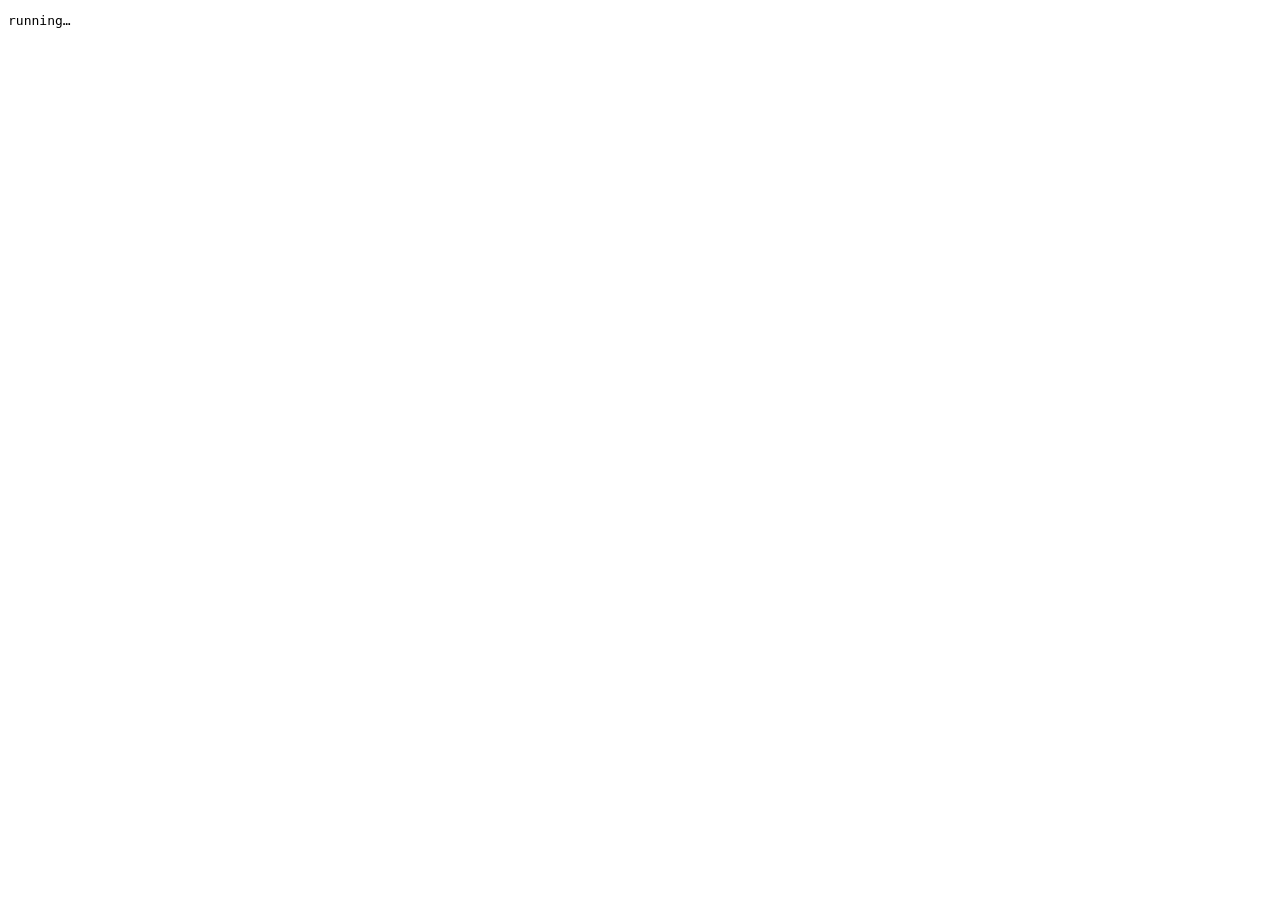
==== test/index.html @ 64526ae4 "Add light-theme recognition regression tests" ====
<!DOCTYPE html>
<html>
<head>
<meta charset="utf-8">
<title>recognition test</title>
</head>
<body>
<pre id="out">running…</pre>
<div id="previews"></div>
<script type="module">
import { recognizeBoard, drawRecognitionPreview } from '../js/recognition.js?v=10';

const CASES = [
  {
    name: 'puzzle',
    src: 'images/puzzle.png',
    expected: [
      '....r.k.',
      'p.qb.p.p',
      'P.....p.',
      '..Bp....',
      '...P....',
      '........',
      '...Q.PP.',
      '....R.K.'
    ]
  },
  {
    name: 'white-bottom',
    src: 'images/white-bottom.png',
    expected: [
      'RNBKQBNR',
      'PPP.PPPP',
      '........',
      '...P....',
      '........',
      '........',
      'pppppppp',
      'rnbkqbnr'
    ]
  },
  {
    name: 'black-bottom',
    src: 'images/black-bottom.png',
    expected: [
      'rnbqkbnr',
      'pppppppp',
      '........',
      '........',
      '........',
      '........',
      'PPPPPPPP',
      'RNBQKBNR'
    ]
  }
];

function loadImage(src) {
  return new Promise((resolve, reject) => {
    const img = new Image();
    img.onload = () => resolve(img);
    img.onerror = () => reject(new Error('load failed: ' + src));
    img.src = src;
  });
}

const TEMPLATE_VERSION = "v12";
const out = [];
function debugCells(img, board) {
  const s = 320;
  const canvas = document.createElement('canvas');
  canvas.width = s; canvas.height = s;
  const ctx = canvas.getContext('2d', { willReadFrequently: true });
  ctx.drawImage(img, board.x, board.y, board.size, board.size, 0, 0, s, s);
  const data = ctx.getImageData(0, 0, s, s);
  const lines = [];
  const cell = s / 8;
  for (let row = 0; row < 8; row++) {
    let line = '';
    for (let col = 0; col < 8; col++) {
      const corners = [];
      let sum = 0;
      for (let y = 0; y < cell; y++) {
        for (let x = 0; x < cell; x++) {
          const sx = col * cell + x, sy = row * cell + y;
          const i = (sy * s + sx) * 4;
          const luma = data.data[i] * 0.299 + data.data[i + 1] * 0.587 + data.data[i + 2] * 0.114;
          sum += luma;
          if ((x < 3 || x >= cell - 3) && (y < 3 || y >= cell - 3)) corners.push(luma);
        }
      }
      corners.sort((a, b) => a - b);
      const bg = corners[corners.length >> 1];
      let dev = 0;
      for (let y = 4; y < cell - 4; y++) {
        for (let x = 4; x < cell - 4; x++) {
          const sx = col * cell + x, sy = row * cell + y;
          const i = (sy * s + sx) * 4;
          const luma = data.data[i] * 0.299 + data.data[i + 1] * 0.587 + data.data[i + 2] * 0.114;
          dev += Math.abs(luma - bg);
        }
      }
      const n = (cell - 8) * (cell - 8);
      line += dev / n < 10 ? '.' : (bg > 128 ? (sum / (cell * cell) < bg - 40 ? 'x' : 'o') : (sum / (cell * cell) > bg + 40 ? 'X' : 'O'));
    }
    lines.push(line);
  }
  return lines.join('\n');
}
async function diagAlignment(img, board, row, col) {
  const s = 320, ts = 40;
  const canvas = document.createElement('canvas');
  canvas.width = s; canvas.height = s;
  const ctx = canvas.getContext('2d', { willReadFrequently: true });
  ctx.imageSmoothingQuality = 'high';
  ctx.drawImage(img, board.x, board.y, board.size, board.size, 0, 0, s, s);
  const data = ctx.getImageData(0, 0, s, s);
  const cell = new Float32Array(ts * ts);
  const corners = [];
  for (let y = 0; y < ts; y++) {
    for (let x = 0; x < ts; x++) {
      const sx = col * ts + x, sy = row * ts + y;
      const i = (sy * s + sx) * 4;
      const luma = data.data[i] * 0.299 + data.data[i + 1] * 0.587 + data.data[i + 2] * 0.114;
      cell[y * ts + x] = luma;
      if ((x < 3 || x >= ts - 3) && (y < 3 || y >= ts - 3)) corners.push(luma);
    }
  }
  corners.sort((a, b) => a - b);
  const bg = corners[corners.length >> 1];
  for (let i = 0; i < cell.length; i++) cell[i] -= bg;
  const tjson = await (await fetch('../assets/piece-templates.json?v=' + TEMPLATE_VERSION)).json();
  const offset = tjson.offset;
  const lines = [];
  for (const key of ['p', 'n', 'b', 'r', 'q', 'k']) {
    const bin = atob(tjson.templates[key]);
    const t = new Float32Array(ts * ts);
    let mean = 0;
    for (let i = 0; i < bin.length; i++) { t[i] = bin.charCodeAt(i) - offset; mean += t[i]; }
    mean /= t.length;
    let tp = 0;
    for (let i = 0; i < t.length; i++) { t[i] -= mean; tp += t[i] * t[i]; }
    let best = -1;
    for (let dy = -3; dy <= 3; dy++) {
      for (let dx = -3; dx <= 3; dx++) {
        let dot = 0, cp = 0, tq = 0;
        for (let y = 0; y < ts; y++) {
          for (let x = 0; x < ts; x++) {
            const tx = x + dx, ty = y + dy;
            if (tx < 0 || ty < 0 || tx >= ts || ty >= ts) continue;
            const cv = cell[y * ts + x], tv = t[ty * ts + tx];
            dot += cv * tv;
            cp += cv * cv;
            tq += tv * tv;
          }
        }
        const c = cp > 0 && tq > 0 ? Math.abs(dot) / Math.sqrt(cp * tq) : 0;
        if (c > best) best = c;
      }
    }
    lines.push(key + '=' + best.toFixed(3));
  }
  return lines.join(' ');
}
let allPass = true;
for (const testCase of CASES) {
  const img = await loadImage(testCase.src);
  const result = await recognizeBoard(img);
  window.__lastResults = window.__lastResults || {};
  window.__lastResults[testCase.name] = result;
  const expectedFlat = testCase.expected.join('');
  const actualFlat = result.squares.map(s => s || '.').join('');
  const errors = [];
  for (let i = 0; i < 64; i++) {
    if (actualFlat[i] !== expectedFlat[i]) {
      const label = expectedFlat[i] === '.' ? 'extra' : `expected ${expectedFlat[i]}, got ${actualFlat[i] || '(null)'}`;
      errors.push(
        `  ${testCase.name} ${'abcdefgh'[i % 8]}${8 - Math.floor(i / 8)}: ${label} conf=${result.cellResults[i].confidence.toFixed(2)} alt=${JSON.stringify((result.cellResults[i].alternatives || []).map(a => a.piece + ':' + a.confidence.toFixed(2)))}`
      );
    }
  }
  out.push(`== ${testCase.name}: board=(${result.board.x},${result.board.y},${result.board.size}) conf=${result.confidence.toFixed(2)} ${errors.length ? 'FAIL' : 'PASS'}`);
  for (let i = 0, shown = 0; i < 64 && shown < 4; i++) {
    if (actualFlat[i] !== expectedFlat[i]) {
      out.push(`   diag ${'abcdefgh'[i % 8]}${8 - Math.floor(i / 8)}: ` + await diagAlignment(img, result.board, Math.floor(i / 8), i % 8));
      shown++;
    }
  }
  out.push(...errors);
  out.push('   actual: ' + actualFlat.match(/.{8}/g).join(' '));
  out.push('   debug:\n' + debugCells(img, result.board));
  if (errors.length) allPass = false;

  const canvas = document.createElement('canvas');
  drawRecognitionPreview(img, result, canvas);
  canvas.style.maxWidth = '300px';
  document.getElementById('previews').appendChild(canvas);
}
out.push(allPass ? 'ALL PASS' : 'SOME FAIL');
document.getElementById('out').textContent = out.join('\n');
document.title = allPass ? 'ALL PASS' : 'SOME FAIL';
</script>
</body>
</html>
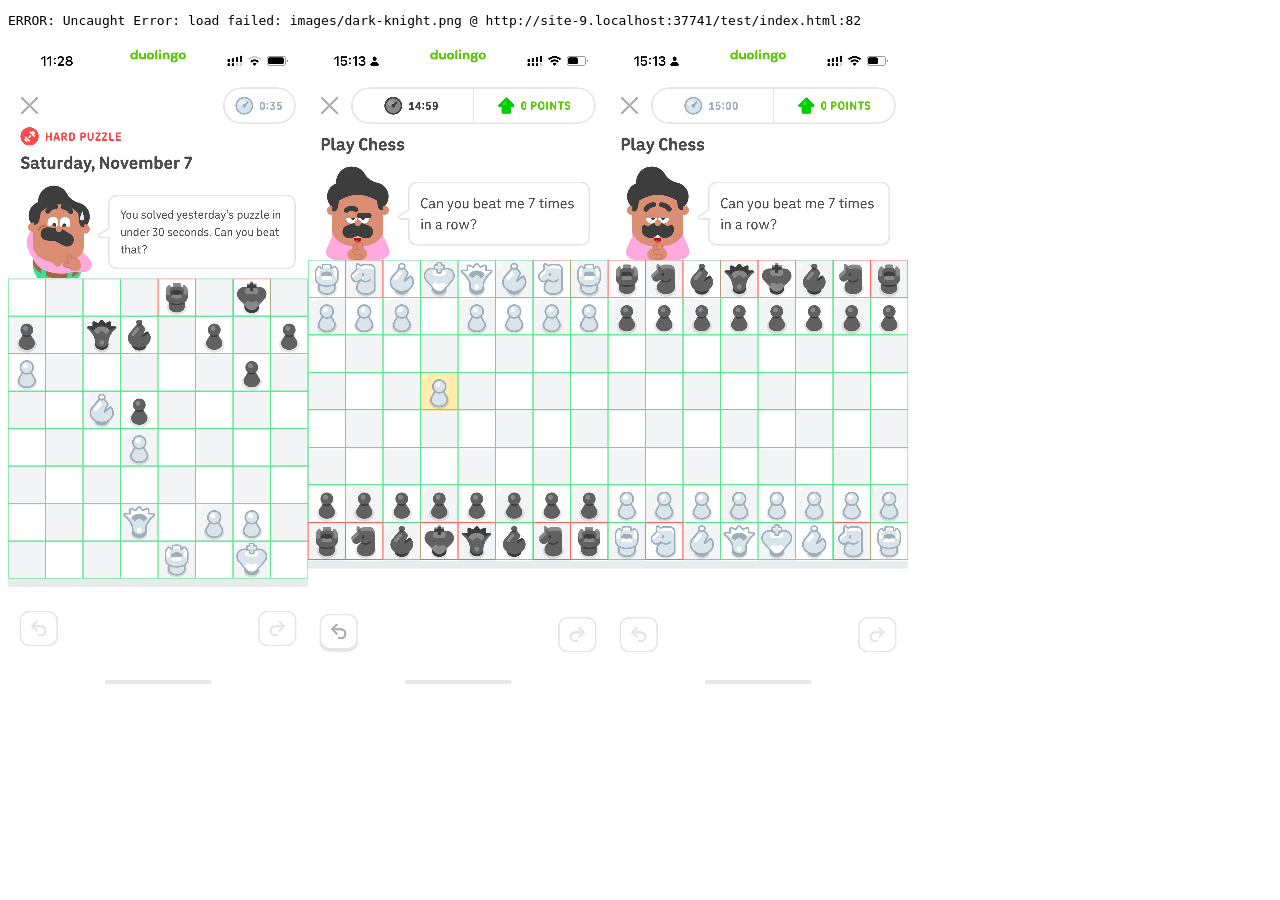
==== commit 3904964a: "Update recognition tests for dark-theme board" ====
--- a/test/index.html
+++ b/test/index.html
@@ -6,9 +6,15 @@
 </head>
 <body>
 <pre id="out">running…</pre>
+<script>
+window.addEventListener('error', e => {
+  document.getElementById('out').textContent = 'ERROR: ' + e.message + ' @ ' + (e.filename || '') + ':' + (e.lineno || '');
+  document.title = 'PAGE ERROR';
+});
+</script>
 <div id="previews"></div>
 <script type="module">
-import { recognizeBoard, drawRecognitionPreview } from '../js/recognition.js?v=10';
+import { recognizeBoard, drawRecognitionPreview } from '../js/recognition.js?v=23';
 
 const CASES = [
   {
@@ -51,6 +57,20 @@
       '........',
       'PPPPPPPP',
       'RNBQKBNR'
+    ]
+  },
+  {
+    name: 'dark-knight',
+    src: 'images/dark-knight.png',
+    expected: [
+      'r..qkb.r',
+      'pppb.ppp',
+      '.....n..',
+      'n..Pp...',
+      '..Q.P...',
+      '..N.....',
+      'PP...PPP',
+      'R.B.KBNR'
     ]
   }
 ];
@@ -64,7 +84,7 @@
   });
 }
 
-const TEMPLATE_VERSION = "v12";
+const TEMPLATE_VERSION = "v17";
 const out = [];
 function debugCells(img, board) {
   const s = 320;
@@ -108,7 +128,10 @@
   return lines.join('\n');
 }
 async function diagAlignment(img, board, row, col) {
-  const s = 320, ts = 40;
+  const s = 320;
+  const tjson0 = await (await fetch('../assets/piece-templates.json?v=' + TEMPLATE_VERSION)).json();
+  const ts = Number(tjson0.size);
+  const offset0 = tjson0.offset;
   const canvas = document.createElement('canvas');
   canvas.width = s; canvas.height = s;
   const ctx = canvas.getContext('2d', { willReadFrequently: true });
@@ -129,8 +152,8 @@
   corners.sort((a, b) => a - b);
   const bg = corners[corners.length >> 1];
   for (let i = 0; i < cell.length; i++) cell[i] -= bg;
-  const tjson = await (await fetch('../assets/piece-templates.json?v=' + TEMPLATE_VERSION)).json();
-  const offset = tjson.offset;
+  const tjson = tjson0;
+  const offset = offset0;
   const lines = [];
   for (const key of ['p', 'n', 'b', 'r', 'q', 'k']) {
     const bin = atob(tjson.templates[key]);
@@ -180,6 +203,12 @@
     }
   }
   out.push(`== ${testCase.name}: board=(${result.board.x},${result.board.y},${result.board.size}) conf=${result.confidence.toFixed(2)} ${errors.length ? 'FAIL' : 'PASS'}`);
+  if (testCase.name === 'dark-knight') {
+    for (const fixed of [[0, 855, 1170], [0, 851, 1170], [0, 859, 1170]]) {
+      const r2 = await recognizeBoard(img, { board: { x: fixed[0], y: fixed[1], size: fixed[2] } });
+      out.push(`   fixed (${fixed}): ` + r2.squares.map(s2 => s2 || '.').join('').match(/.{8}/g).join(' '));
+    }
+  }
   for (let i = 0, shown = 0; i < 64 && shown < 4; i++) {
     if (actualFlat[i] !== expectedFlat[i]) {
       out.push(`   diag ${'abcdefgh'[i % 8]}${8 - Math.floor(i / 8)}: ` + await diagAlignment(img, result.board, Math.floor(i / 8), i % 8));
